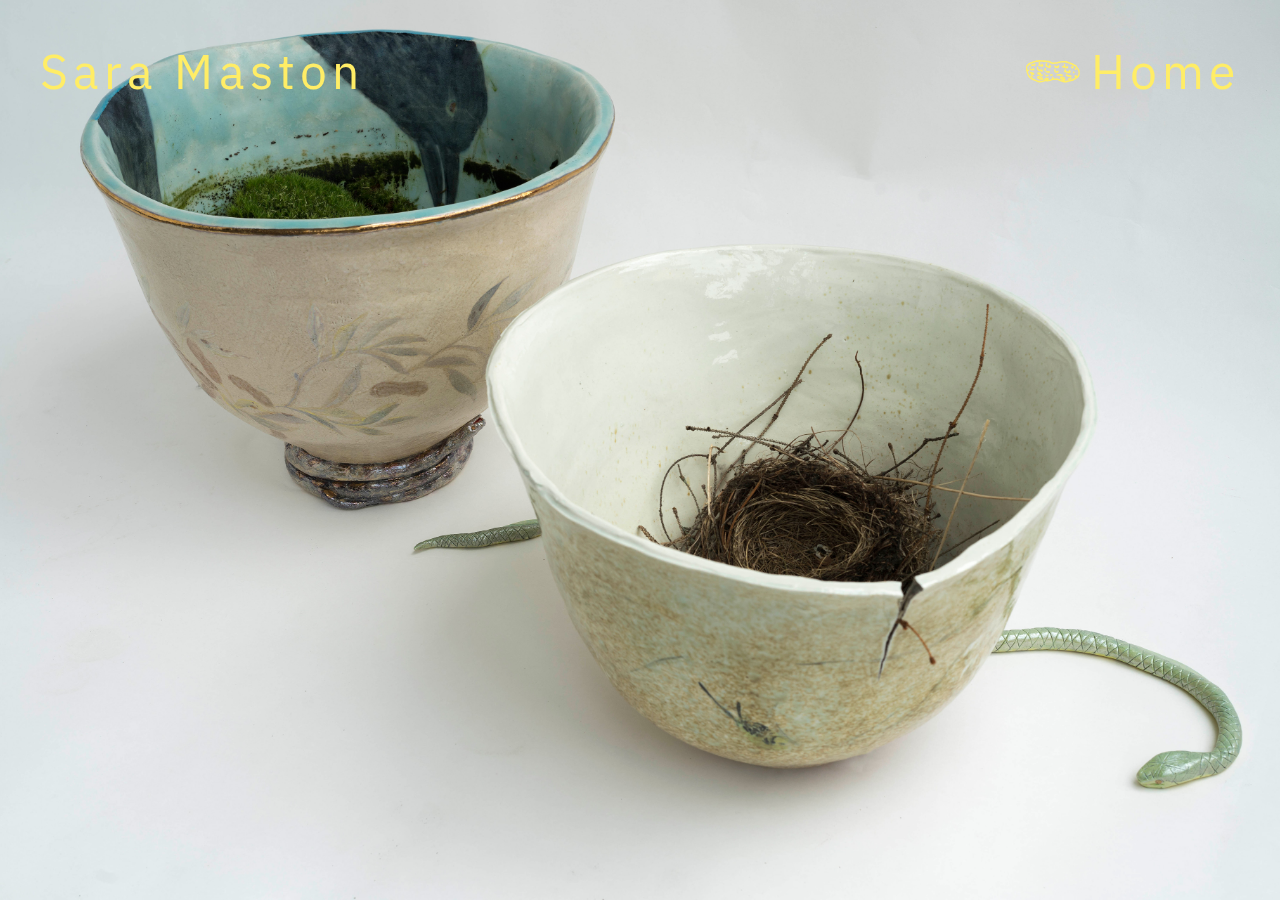
==== beta/index.html @ aad189af "beta" ====
<html>
    <head>
        <link href="https://fonts.googleapis.com/css?family=IBM+Plex+Sans:300i,400" rel="stylesheet">
        <link rel="stylesheet" type="text/css" href="css/style.css">
        <link rel="stylesheet" type="text/css" href="css/fullpage.css">
        <script src="https://ajax.googleapis.com/ajax/libs/jquery/3.3.1/jquery.min.js"></script>
        <script type="text/javascript" src="scripts/fullpage.scrollHorizontally.min.js"></script>
        <script type="text/javascript" src="scripts/fullpage.extensions.min.js"></script>
        <script type="text/javascript" src="scripts/script.js"></script>
    </head>
    <body>
        <div class="container home-page">
            <div id="header" class="header-text">
                <span class="header-title">Sara Maston</span>
                <div class="contact-title">
                    <span>contact</span>
                </div>
                <div class="contact-menu">
                    <p>Sara Kay Maston</p>
                    <p><a target="_blank" href="mailto:saramaston@gmail.com">saramaston@gmail.com</a><br>514.967.8831</p>
                    <p><a target="_blank" href="https://www.instagram.com/malafax/">instagram</a></p>
                </div>
            </div>
            <div id="navigation" class="flex flex-vertical header-text">
                <a href="#work">Work</a>
                <a href="#publications">Publications</a>
                <a href="#exhibitions">Exhibitions</a>
                <a href="#profile">Profile</a>
                <a class="active" href="#home">Home</a>
            </div>
            <div id="home" class="page grid active"></div>        
            <script type="text/javascript">
                var randomSelector = Math.floor((Math.random() * 3) + 1);
                document.getElementById("home").classList += ` background${randomSelector}`;
            </script>
            <div id="work" class="page grid">
                <div class="project-1 right-align">
                    <a href="#project1">
                        <img class="project-image portrait" alt="Eyes that see in the dark" src="css/images/projects/01/01_Project_Main.jpg">
                        <span class="project-overlay-title">Eyes that see in the dark</span>
                    </a>
                </div>
                <div class="project-2">
                    <a href="#project2">
                        <img class="project-image box" alt="Afterlife" src="css/images/projects/02/02_Project_Main.jpg">
                        <span class="project-overlay-title">Afterlife</span>
                    </a>
                </div>
                <div class="project-3">
                    <a href="#project3">
                        <img class="project-image portrait" alt="Mother" src="css/images/projects/03/03_Project_Main.jpg">
                        <span class="project-overlay-title">Mother</span>
                    </a>
                </div>
                <div class="project-4 right-align">
                    <a href="#project4">
                        <img class="project-image portrait" alt="Crow" src="css/images/projects/04/04_Project_Main.jpg">
                        <span class="project-overlay-title">Crow</span>
                    </a>
                </div>
                <div class="project-5 right-align">
                    <a href="#project5">
                        <img class="project-image box" alt="Private Life of Arthropod" src="css/images/projects/05/05_Project_MAIN.jpg">
                        <span class="project-overlay-title">Private Life of Arthropod</span>
                    </a>
                </div>
                <div class="project-6">
                    <a href="#project6">
                        <img class="project-image portrait" alt="Life Within Life" src="css/images/projects/06/06_Project_Main.jpg">
                        <span class="project-overlay-title">Life Within Life</span>
                    </a>
                </div>
                <div class="project-7">
                    <a href="#project7">
                        <img class="project-image small" alt="Lotus Vessel" src="css/images/projects/07/07_Project_Main.jpg">
                        <span class="project-overlay-title">Lotus Vessel</span>
                    </a>
                </div>
            </div>
            <div id="publications" class="page grid two-column-text-image">
                <div class="text-column">
                    <h3>Catalogues + Books</h3>
                    <h4>2018</h4>
                    <p><i>Mother,</i> LooseLeaf Magazine, Amanda Low, Volume 6</p>
                    <p><i>All-girl pop band XVK start tour in Cambridge,</i> Bill Doucet, Cambridge Times</p>
                    <p><i>Roundtable Yearbook,</i> Morris Fox, Dragon Academy Roundtable Residency</p>
                    <p><i>Fertile Window,</i> York University 2018 MFA cohort, Art Metropole</p>
                    <h4>2017</h4>
                    <p><i>Fresh Paint/New Construction,</i> Michael Patten, Art Mur</p>
                    <h4>2016</h4>
                    <p><i>Analogy of The Thing Upon Which you Currently Gaze,</i> Letticia Cosbert, YTB Gallery</p>
                    <h4>2013</h4>
                    <p><i>Combine,</i> Jennifer Rassi, overseen by Dr. Anna Waclawek, FOFA Gallery</p>
                </div>
                <div class="image-column">
                    <img src="/empty.png" height="600px" width="100%">
                </div>
            </div>
            <div id="exhibitions" class="page grid two-column-text-image">
                <div class="text-column">
                    <h3>Exhibitions</h3>
                    <h4>2018</h4>
                    <p><i>╰(*8:8:8*)╯♡ “Triple Happiness”,</i> Idea | Exchange, curated by Žana Kozomora, Cambridge</p>
                    <p><i>An Observable Collapse Towards Another,</i> Xpace Cultural Centre, curated by Rowan Lynch, Toronto</p>
                    <p><i>Long Winter,</i> Tranzac Club, curated by Dorica Manuel & Tiffany Schofield, Toronto</p>
                    <p><i>An Animal Among Animals,</i> Special Projects Gallery York University, Toronto</p>
                    <p><i>真实的人生 Life Of The True,</i> Martin Goya Business, curated by Cheng Ran, Hangzhou</p>
                    <p><i>Encountering of Picture Plans,</i> Allison Milne, curated by Michel Daignault, Toronto</p>
                    <h4>2017</h4>
                    <p><i>Fresh Paint/New Construction,</i> curated by Michael Patten, Art Mur, Montreal</p>
                    <p><i>Y+XVK,</i> curated by Tiffany Schofield, Y+ Contemporary, Toronto</p>
                    <p><i>XVK On Big,</i> curated by Audrey D'Astous, Jouez Participatory/Performance Art Projects, Toronto</p>
                    <p><i>༜༜༜cutecuteride8,</i> Special Projects Gallery, York University, Toronto</p>
                    <h4>2016</h4>
                    <p><i>Fresh Constructions,</i> curated by Marjan Verstappen and Humboldt Magnussen, Katzman Contemporary in collaboration with YTB Gallery, Toronto</p>
                    <h4>2015</h4>
                    <p><i>Screen,</i> curated by Daniel Paterson, Charlotte Hale Gallery, Toronto</p>
                    <h4>2014</h4>
                    <p><i>30 Under 30,</i> curated by Jane Corkin, Gardiner Museum, Toronto</p>
                    <p><i>Dialogue,</i> curated by Morris Fox, Dragon Academy, Toronto</p>
                    <h4>2013</h4>
                    <p><i>Combine,</i> curated by Jake Moore, Fofa Gallery, Montreal</p>
                    <p><i>Fine Arts Graduating Students Exhibition,</i> Curated by Tricia Middleton, VAV Gallery, Montreal</p>
                    <h4>2012</h4>
                    <p><i>High Rollers,</i> curated by Évlyne Laurin, Studio Beluga, Montreal, Quebec</p>
                    <h4>2011</h4>
                    <p><i>Am I Still in the Power of the Demon?,</i> curated by Courtenay Mayes and Emma Siemens-Adolphe, VAV Gallery, Montreal, Quebec</p>
                    <p><i>In Success We Find Failure/In Failure We Find Success,</i> curated by Sadaf Hakimian Nava and Julie Johnston, Redbird Gallery, Montreal, Quebec</p>
                    <p><i>Material Flux,</i> curated by Tracey Briscoe, Galerie Rye, Montreal</p>
                    <h4>2010</h4>
                    <p><i>Drawing the Line in Painting,</i> curated by Emma Warburton, Art Matters Festival, Montreal</p>
                    <p><i>The Box Project,</i> curated by Chloe Beaulac, ARPRIM, Montreal</p>
                </div>
                <div class="image-column">
                    <img src="/empty.png" height="600px" width="100%">
                </div>
            </div>
            <div id="profile" class="page grid two-column-text-image">
                <div class="text-column">
                    <h3>Artist Profile</h3>
                    <p>Nunc vestibulum suscipit magna, vitae porttitor turpis congue nec. Sed metus libero, blandit ac nulla vel, euismod dapibus risus. Nulla aliquam ut mauris eu vulputate. Vestibulum at posuere elit. Donec a facilisis turpis, sit amet vulputate leo. Aliquam erat volutpat. Phasellus interdum, neque quis consequat blandit, velit sem rhoncus lectus, quis maximus risus augue ac sapien. Pellentesque habitant morbi tristique senectus et netus et malesuada fames ac turpis egestas. Curabitur ac tortor aliquet dui vestibulum suscipit ut quis diam. Pellentesque rhoncus tempus convallis.</p>
                    <p>Cras vulputate eros non hendrerit fermentum. Donec viverra nunc vitae turpis tempus, ut dapibus leo luctus. Quisque nec quam tortor. Vestibulum ante ipsum primis in faucibus orci luctus et ultrices posuere cubilia Curae; Proin vitae diam erat. Donec venenatis aliquet felis, sit amet posuere tellus venenatis quis. Phasellus pellentesque ac massa id hendrerit.</p>
                    <h3>Education</h3>
                    <h4>2018</h4>
                    <p><i>Master of Fine Arts,</i> York University</p>
                    <h4>2013</h4>
                    <p><i>Honours Bachelor of Fine Arts,</i> Art History and Studio Art, Concordia University</p>
                    <h3>Awards</h3>
                    <h4>2018</h4>
                    <p><i>Purchase Prize,</i> Schulich School of Business, York University</p>
                    <p><i>Visiting Artist in Sculpture,</i> York University</p>
                    <p><i>Fieldwork Cost Fund,</i> York University</p>
                    <p><i>Professional Development Fund,</i> CUPE 3903, York University</p>
                    <h4>2017</h4>
                    <p><i>Joseph Armand Bombardier Canada Graduate Scholarship,</i> SSHRC</p>
                    <p><i>Graduate Development Fund,</i> York University</p>
                    <h4>2017</h4>
                    <p><i>Graduate Development Fund,</i> York University</p>
                    <h4>2016</h4>
                    <p><i>York Graduate Scholarship for Media and Visual Art,</i> York University</p>
                    <h4>2013</h4>
                    <p>Concordia University Department of Ceramics Residency</p>
                    <p>Concordia University Alumni Association Grant</p>
                    <h4>2012</h4>
                    <p>Fine Arts Student Alliance Special Project Individual Grant</p>
                    <p>Carolyn and Richard Renaud Educational Bursary</p>
                    <h4>2011</h4>
                    <p><i>Summer Company Award,</i> Government of Ontario</p>
                    <h4>2010</h4>
                    <p><i>Ceramics Award,</i> Concordia University Department of Ceramics</p>
                    <h4>2009</h4>
                    <p>Canada Millennium Scholarship Foundation Excellence Award</p>
                    <h3>Professional Experience</h3>
                    <h4>2018</h4>
                    <p>Course Instructor, <i>Painting: Constructing the Human Figure,</i> Department of Visual Art, York University</p>
                    <p>Retail Associate, Art Metropole, Toronto</p>
                    <h4>2017</h4>
                    <p>Course Instructor, <i>Creating Space in Contemporary Painting,</i> Department of Visual Art, York University</p>
                    <p>Co-President, Visual Arts Graduate Student Association, York University</p>
                    <h4>2015</h4>
                    <p>Costumer, Susan Dicks & Co., Toronto</p>
                    <h4>2014</h4>
                    <p>Set Designer, Studio Artefact, Montreal</p>
                    <h4>2013</h4>
                    <p>Art Instructor, Cote St. Luc Community Centre, Montreal</p>
                    <p>Art Instructor, Visual Art Centre, Montreal</p>
                    <p>Printmaker, C60 Screenprinting, Montreal</p>
                    <p>Administrative Coordinator, Art Matters Festival, Montreal</p>
                    <h4>2011</h4>
                    <p>Mural Facilitator, Graffiti Transformation Project, Harbourfront Community Centre, Toronto</p>
                    <h4>2008</h4>
                    <p>Studio Monitor, Department of Print Media, Concordia University, Montreal</p>
                </div>
                <div class="image-column">
                    <img src="css/images/profile.jpg" height="600px" width="auto">
                </div>
            </div>
            <div id="contact" class="overlay-page">
            </div>   
            <div id="project-1" class="project-page project-1 page grid">
                <div class="section">
                    <div class="slide project-item">
                        <img class="item-image" alt="Eyes that see in the dark" src="css/images/projects/01/01_Eyes-that-see-in-the-dark.jpg">
                        <span class="item-description"><i>Eyes that see in the dark,</i> Oil on canvas, porcelain, 82" x 60", 2018</span>
                        <span class="project-item-counter">1/4</span>
                    </div>
                    <div class="slide project-item">
                        <img class="item-image" alt="Horse Swimming" src="css/images/projects/01/02_Horse-Swimming.jpg">
                        <span class="item-description"><i>Horse Swimming,</i> Acrylic on polyester mesh, 145" x 145", 2018</span>
                        <span class="project-item-counter">2/4</span>
                    </div>
                    <div class="slide project-item">
                        <img class="item-image" alt="Animals in Grass" src="css/images/projects/01/03_Animals-in-Grass.jpg">
                        <span class="item-description"><i>Animals in Grass,</i> Oil on canvases, 36" x 48", 2018</span>
                        <span class="project-item-counter">3/4</span>
                    </div>
                    <div class="slide project-item">
                        <img class="item-image" alt="Installation view (Garden and Horse Swimming)" src="css/images/projects/01/04_installation-view-(garden-and-horse-swiming).jpg">
                        <span class="item-description"><i>Installation view (Garden and Horse Swimming),</i> Acrylic on polyester mesh, variable dimensions, 2018</span>
                        <span class="project-item-counter">4/4</span>
                        <span class="exit-project-arrow"></span>
                    </div>
                </div>
            </div>            
            <div id="project-2" class="project-page project-2 page grid">
                <div class="section">
                    <div class="slide project-item">
                        <img class="item-image" alt="Afterlife" src="css/images/projects/02/05_afterlife.jpg">
                        <span class="item-description"><i>Afterlife,</i> Oil on paper, 22" x 30", 2013</span>
                        <span class="project-item-counter">1/2</span>
                    </div>
                    <div class="slide project-item">
                        <img class="item-image" alt="Eighteen Budgies Feasting on Millet" src="css/images/projects/02/06_Eighteen-Budgies-Feasting-on-Millet.jpg">
                        <span class="item-description"><i>Eighteen Budgies Feasting on Millet,</i> Oil on wood, 24" x 24", 2014</span>
                        <span class="project-item-counter">2/2</span>
                        <span class="exit-project-arrow"></span>
                    </div>
                </div>
            </div>         
            <div id="project-3" class="project-page project-3 page grid">
                <div class="section">
                    <div class="slide project-item">
                        <img class="item-image" alt="Mother" src="css/images/projects/03/07_Mother.jpg">
                        <span class="item-description"><i>Mother,</i> Oil on wood, bean bun, hummingbird, stoneware, 49" x 49", 2017 - 2018</span>
                        <span class="project-item-counter">1/3</span>
                    </div>
                    <div class="slide project-item">
                        <img class="item-image" alt="Installation view (facing Mother shrine)" src="css/images/projects/03/08_Installation-view-(facing-Mother-shrine).jpg">
                        <span class="item-description"><i>Installation view (facing Mother shrine),</i> Acrylic on polyester mesh, variable dimensions, 2018</span>
                        <span class="project-item-counter">2/3</span>
                    </div>
                    <div class="slide project-item">
                        <img class="item-image" alt="Mother's Day" src="css/images/projects/03/09_Mothers-Day.jpg">
                        <span class="item-description"><i>Mother's Day,</i> Oil on wood, 28" X 30", 2015</span>
                        <span class="project-item-counter">3/3</span>
                        <span class="exit-project-arrow"></span>
                    </div>
                </div>
            </div>         
            <div id="project-4" class="project-page project-4 page grid">
                <div class="section">
                    <div class="slide project-item">
                        <img class="item-image" alt="Crow" src="css/images/projects/04/10_crow.jpg">
                        <span class="item-description"><i>Crow,</i> Oil on linen, oil on linen, 48" x 71", 2017</span>
                        <span class="project-item-counter">1/3</span>
                    </div>
                    <div class="slide project-item">
                        <img class="item-image" alt="Gold Mine" src="css/images/projects/04/11_Gold-Mine.jpg">
                        <span class="item-description"><i>Gold Mine,</i> Oil on canvas, 60" x 48", 2017</span>
                        <span class="project-item-counter">2/3</span>
                    </div>
                    <div class="slide project-item">
                        <img class="item-image" alt="Leaves at Night" src="css/images/projects/04/12_leaves-at-night.jpg">
                        <span class="item-description"><i>Leaves at Night,</i> Oil on canvas, 29" x 40", 2013-2014</span>
                        <span class="project-item-counter">3/3</span>
                        <span class="exit-project-arrow"></span>
                    </div>
                </div>
            </div>         
            <div id="project-5" class="project-page project-5 page grid">
                <div class="section">
                    <div class="slide project-item">
                        <img class="item-image" alt="Private Life of Arthropod" src="css/images/projects/05/13_Private-Life-of-Arthropod.jpg">
                        <span class="item-description"><i>Private Life of Arthropod,</i> Oil on canvas, 54" x 54", 2017</span>
                        <span class="project-item-counter">1/3</span>
                    </div>
                    <div class="slide project-item">
                        <img class="item-image" alt="Garden" src="css/images/projects/05/14_garden.jpg">
                        <span class="item-description"><i>Garden,</i> Acrylic on polyester mesh, 145" x 145", 2018</span>
                        <span class="project-item-counter">2/3</span>
                    </div>
                    <div class="slide project-item">
                        <img class="item-image" alt="Birds (Shanghai)" src="css/images/projects/05/15_Birds-(Shanghai).jpg">
                        <span class="item-description"><i>Birds (Shanghai),</i> Oil on wood, 56" x 48", 2014</span>
                        <span class="project-item-counter">3/3</span>
                        <span class="exit-project-arrow"></span>
                    </div>
                </div>
            </div>         
            <div id="project-6" class="project-page project-6 page grid">
                <div class="section">
                    <div class="slide project-item">
                        <img class="item-image" alt="Life Within Life" src="css/images/projects/06/16_Life-Within-Life.jpg">
                        <span class="item-description"><i>Life Within Life,</i> Oil on canvas, 12" X 72", 2018</span>
                        <span class="project-item-counter">1/3</span>
                    </div>
                    <div class="slide project-item">
                        <img class="item-image" alt="Swan Dreaming" src="css/images/projects/06/17_Swan-Dreaming.jpg">
                        <span class="item-description"><i>Swan Dreaming,</i> Oil on canvas, 30" x 36", 2018</span>
                        <span class="project-item-counter">2/3</span>
                    </div>
                    <div class="slide project-item">
                        <img class="item-image" alt="Snake Dreaming" src="css/images/projects/06/18_snake-dreaming.jpg">
                        <span class="item-description"><i>Snake Dreaming,</i> Oil on wood, 24" x 30", 2014</span>
                        <span class="project-item-counter">3/3</span>
                        <span class="exit-project-arrow"></span>
                    </div>
                </div>
            </div>         
            <div id="project-7" class="project-page project-7 page grid">
                <div class="section">
                    <div class="slide project-item">
                        <img class="item-image" alt="Lotus Vessel" src="css/images/projects/07/19_lotus-vessel-(main-web-image).jpg">
                        <span class="item-description"><i>Lotus Vessel,</i> Stoneware, lotus seeds, porcelain clay, water, pump, plywood, 24" x 30", 2018</span>
                        <span class="project-item-counter">1/3</span>
                    </div>
                    <div class="slide project-item">
                        <img class="item-image" alt="Shrine Vessel & Lotus Vessel" src="css/images/projects/07/20_Shrine-Vessel-_-Lotus-Vessel.jpg">
                        <span class="item-description"><i>Shrine Vessel & Lotus Vessel,</i> Porcelain, stoneware, lotus seeds, water, pump, plywood, each 24" x 30", 2018</span>
                        <span class="project-item-counter">2/3</span>
                    </div>
                    <div class="slide project-item">
                        <img class="item-image" alt="Food For Ghosts" src="css/images/projects/07/21_Food-For-Ghosts.jpg">
                        <span class="item-description"><i>Food For Ghosts,</i> Porcelain, 2" x 5" x 2.5", 2013</span>
                        <span class="project-item-counter">3/3</span>
                        <span class="exit-project-arrow"></span>
                    </div>
                </div>
            </div>
        </div>        
    </body>
</html>
---- beta/css/style.css ----
body {
    margin: 0;
    font-family: 'IBM Plex Sans', sans-serif;
}
.container {
    width: 100%;
    max-height: 100%;
}
.page.active {
    display: grid;
}
.home-page .header-text * {
    color: #ffed66;
    text-decoration: none;
}
.header-text * {
    color: #4f4f4f;
    text-decoration: none;
}
.flex {
    display: flex;
}
.flex-vertical {
    flex-direction: column;
}
.grid {
    display: grid;
}
.page, .overlay-page {
    display: none;
}
.page.grid.active {
    display: grid;
}
.page.flex.active {
    display: flex;
}

/********* HEADER / NAV *********/
h3 {
    color: #fc4562;
    letter-spacing: 2px;
}
h4 {
    color: #4f4f4f;
}
#header {
    min-width: 412px;
}
#header:hover .header-title {
    display: none;
}
#header:hover .contact-title {
    display: flex;
}

.header-text {
    font-size: 48px;
    color: #4f4f4f;
    letter-spacing: 5.1px;    
}

#header {
    position: fixed;
    top: 40px;
    left: 40px;
    z-index: 1000;
}
#header > .contact-title {
    display: none;
}
.contact-title::after {
    content: '+';
    margin-left: 40px;
    font-size: 42px;
    line-height: 64px;
}
.container.contact-page .contact-title::after {
    content: 'x';
}
.container.contact-page .header-title {
    display: none;
}
.container.contact-page .contact-title {
    display: flex !important;
}

#navigation {
    position: fixed;
    top: 40px;
    right: 40px;
    z-index: 1000;
    display: flex;
    align-items: flex-end;
}
#navigation a.active {
    display: block;
    order: 1 !important;
}

#navigation a {
    display: none;
    position: relative;
}
#navigation a:nth-child(1) {
    order: 2;
}
#navigation a:nth-child(2) {
    order: 3;
}
#navigation a:nth-child(3) {
    order: 4;
}
#navigation a:nth-child(4) {
    order: 5;
}
#navigation a:nth-child(5) {
    order: 6;
}
div#navigation:hover a {
    display: block;
}

/********* HOME *********/

div#home {
    width: 100%;
    height: 100%;
    background-position: center;
    background-size: cover;
}

#home.background1 { 
    background-image: url("images/home-1.jpg");
}

#home.background2 { 
    background-image: url("images/home-2.jpg");
}

#home.background3 { 
    background-image: url("images/home-3.jpg");
}

/********* WORK *********/
#work.grid {
    grid-template-columns: repeat(8, calc(12.5% - 35px));
    grid-template-rows: 120px repeat(4, auto);
    grid-gap: 40px;
    margin: 0 auto;
    /* margin-top: 160px; */
    max-width: 1400px;
}
#work>div {
    width: 100%;
    height: auto;
    position: relative;
    cursor: pointer;
}
#work .project-1 {
    grid-row: 1;
    grid-column: 1 / span 4;
    grid-row: 2 / span 2;
    text-align: end;
}
#work .project-2 {
    grid-row: 2;
    grid-column: 5 / span 4;
}
#work .project-3 {
    grid-row: 3 / span 2;
    grid-column: 5 / span 4;
}
#work .project-4 {
    grid-row: 4;
    grid-column: 1 / span 4;
    /* text-align: end; */
    justify-items: flex-end;
}
#work .project-5 {
    grid-row: 5 / span 2;
    grid-column: 1 / span 4;
    text-align: end;
}
#work .project-6 {
    grid-row: 5;
    grid-column: 5 / span 4;
}
#work .project-7 {
    grid-row: 6;
    grid-column: 5 / span 4;
}
img.project-image {
    width: 100%;
    height: auto;
    position: relative;
}
.project-overlay-title {
    height: 100%;
    align-content: center;
}
.project-6 .project-overlay-title {
    line-height: 30px;
}
span.project-overlay-title {
    position: absolute;
    /* top: calc(50% - 24px); */
    /* left: 0; */
    text-align: center;
    width: 100%;
    font-size: 48px;
    color: #ffed66;
    display: none;
    top: 0;
    right: 0;
    border: 0;
    left: 0;
    vertical-align: middle;
}
#work>div:hover .project-overlay-title {
    display: grid;
}
#work>div:hover img {
    opacity: 0.5;
}

img.project-image.portrait,
img.project-image.portrait+.project-overlay-title {
    max-width: 580px;
}

img.project-image.box, 
img.project-image.box+.project-overlay-title {
    max-width: 430px;
}

img.project-image.landscape,
img.project-image.landscape+.project-overlay-title {
    max-width: 680px;
}

img.project-image.small,
img.project-image.small+.project-overlay-title {
    max-width: 250px;
}

.right-align a {
    position: relative;
    display: block;
    display: flex;
    align-items: flex-end;
    align-content: flex-end;
    justify-content: flex-end;
    justify-items: flex-end;
    align-self: flex-end;
}

.right-align .project-overlay-title {
    position: absolute;
    left: auto;
}

#work .project-3 .project-overlay-title {
    top: -10%;
}

/********* PROJECTS *********/

.project-page {
    //grid-template-columns: repeat(2, 50%);
    grid-template-rows: 80px auto 80px;
}
.project-item-counter {
    position: absolute;
    bottom: 50px;
    right: 50px;
    font-size: 18px;
    letter-spacing: 2.6px;
}
.project-close-button {
    position: absolute;
    top: 50px;
    right: 50px;
    z-index: 1001;
    font-size: 24px;
    cursor: pointer;
}

.slide.project-item>div {
    margin: 0 auto;
    display: grid;
    grid-template-rows: 102px auto 80px;
    position: relative;
}
.slide.project-item>div>* {
    color: #4f4f4f;
}

.item-title {
    grid-row: 1;
    align-self: end;
    font-size: 48px;
    letter-spacing: 3.8px;
    font-style: italic;
    font-weight: 100;
    margin-left: 40px;
}

.item-image {
    grid-row: 2;
    max-height: calc(100% - 40px);
    max-width: 100%;
    align-self: center;
    justify-self: center;
}

.item-description {
    grid-row: 3;
    justify-self: center;
    font-size: 18px;
    line-height: 25.3px;
    letter-spacing: 1.4px;
}

.section-wrapper {
    max-width: 1400px;
    margin: 0 auto;
    position: relative;
    overflow: hidden;
}

.project-page-controls {
    display: none;
    max-width: 1400px;
    height: 100%;
    z-index: 1000000;
    position: relative;
    margin: 0 auto;
}

.container.project-page .project-page-controls {
    display: grid;
}
.fp-controlArrow {
    background: url('images/arrow.svg');
    background-size: contain;
    background-repeat: no-repeat;
    width: 90px !important;
    height: 90px !important;
    border: none !important;
}
.fp-next {
    -webkit-transform: rotate(180deg) !important;
    transform: rotate(180deg) !important;
}

span.exit-project-arrow {
    content: '';
    position: absolute;
    top: calc(50% - 38px);
    right: 0;
    height: 90px;
    width: 90px;
    background: url('images/arrow.svg');
    background-size: contain;
    -webkit-transform: rotate(180deg);
    transform: rotate(180deg);
    cursor: pointer;
}

/********* CONTACT *********/

#contact-page {
    position: fixed;
    top: 0;
    left: 0;
    width: 100%;
    height: 100%;
    opacity: 0.7;
    background: #fff;
    z-index: 100;
}
.container.contact-page .header-text * {
    color: #fc4562;
}
div#contact-page.active {
    display: grid !important;
}
.container.contact-page #navigation {
    display: none;
}
.container.contact-page .page.active {
    pointer-events:none;
}
.contact-menu {
    top: 84px;
    position: absolute;
    display: none;
}
.container.contact-page .contact-menu {
    display: grid;
    font-size: 24px;
    margin-top: 92px
}

.contact-title {
    cursor: pointer;
}
@media (max-width: 1280px) {
.two-column-text-image {
    margin: 160px 40px;
}

.text-column {
    margin-bottom: 40px;
}
}

@media (min-width: 1280px) {
.two-column-text-image {
    grid-template-columns: 50% 50%;
    width: 100%;
    margin: 160px 0px;
}

.text-column {
    margin-left: 120px;
    margin-right: 195px;
}

.image-column {
    margin-right: 120px;    
    text-align: center;
}
}

#navigation>a.active::before {
    content: '';
    width: 100px;
    height: 58px;
    left: -68px;
    position: absolute;
    background: url('images/closed-menu-peanut.svg');
    background-size: contain;
    background-repeat: no-repeat;
}
.home-page #navigation>a.active::before {
    background: url('images/closed-menu-peanut-yellow.svg');
    background-size: contain;
    background-repeat: no-repeat;
    width: 56px;
    margin-top: 18px;
    margin-left: 2px;
    position: absolute;
}
.home-page #navigation:hover>a.active::before {
    background: url('images/open-menu-peanut-yellow.svg');
    background-size: contain;
    background-repeat: no-repeat;
    width: 52px;
    margin-top: 4px;
    margin-left: 6px;
    position: absolute;
}
#navigation:hover>a.active::before {
    background: url('images/open-menu-peanut.svg');
    background-size: contain;
    background-repeat: no-repeat;
}
p {
    margin: 0;
    line-height: 1.8em;
    color: #4f4f4f;
}

i {
    font-weight: bold;
}
---- beta/css/fullpage.css ----
/*!
 * fullPage 3.0.2
 * https://github.com/alvarotrigo/fullPage.js
 *
 * @license GPLv3 for open source use only
 * or Fullpage Commercial License for commercial use
 * http://alvarotrigo.com/fullPage/pricing/
 *
 * Copyright (C) 2018 http://alvarotrigo.com/fullPage - A project by Alvaro Trigo
 */
html.fp-enabled,
.fp-enabled body {
    margin: 0;
    padding: 0;
    overflow:hidden;

    /*Avoid flicker on slides transitions for mobile phones #336 */
    -webkit-tap-highlight-color: rgba(0,0,0,0);
}
.fp-section {
    position: relative;
    -webkit-box-sizing: border-box; /* Safari<=5 Android<=3 */
    -moz-box-sizing: border-box; /* <=28 */
    box-sizing: border-box;
}
.fp-slide {
    float: left;
}
.fp-slide, .fp-slidesContainer {
    height: 100%;
    display: block;
}
.fp-slides {
    z-index:1;
    height: 100%;
    overflow: hidden;
    position: relative;
    -webkit-transition: all 0.3s ease-out; /* Safari<=6 Android<=4.3 */
    transition: all 0.3s ease-out;
}
.fp-section.fp-table, .fp-slide.fp-table {
    display: table;
    table-layout:fixed;
    width: 100%;
}
.fp-tableCell {
    display: table-cell;
    vertical-align: middle;
    width: 100%;
    height: 100%;
}
.fp-slidesContainer {
    float: left;
    position: relative;
}
.fp-controlArrow {
    -webkit-user-select: none; /* webkit (safari, chrome) browsers */
    -moz-user-select: none; /* mozilla browsers */
    -khtml-user-select: none; /* webkit (konqueror) browsers */
    -ms-user-select: none; /* IE10+ */
    position: absolute;
    z-index: 4;
    top: 50%;
    cursor: pointer;
    width: 0;
    height: 0;
    border-style: solid;
    margin-top: -38px;
    -webkit-transform: translate3d(0,0,0);
    -ms-transform: translate3d(0,0,0);
    transform: translate3d(0,0,0);
}
.fp-controlArrow.fp-prev {
    left: 15px;
    width: 0;
    border-width: 38.5px 34px 38.5px 0;
    border-color: transparent #000 transparent transparent;
}
.fp-controlArrow.fp-next {
    right: 15px;
    border-width: 38.5px 0 38.5px 34px;
    border-color: transparent transparent transparent #000;
    color: black;
}
.fp-scrollable {
    overflow: hidden;
    position: relative;
}
.fp-scroller{
    overflow: hidden;
}
.iScrollIndicator{
    border: 0 !important;
}
.fp-notransition {
    -webkit-transition: none !important;
    transition: none !important;
}
#fp-nav {
    position: fixed;
    z-index: 100;
    margin-top: -32px;
    top: 50%;
    opacity: 1;
    -webkit-transform: translate3d(0,0,0);
}
#fp-nav.fp-right {
    right: 17px;
}
#fp-nav.fp-left {
    left: 17px;
}
.fp-slidesNav{
    position: absolute;
    z-index: 4;
    opacity: 1;
    -webkit-transform: translate3d(0,0,0);
    -ms-transform: translate3d(0,0,0);
    transform: translate3d(0,0,0);
    left: 0 !important;
    right: 0;
    margin: 0 auto !important;
}
.fp-slidesNav.fp-bottom {
    bottom: 17px;
}
.fp-slidesNav.fp-top {
    top: 17px;
}
#fp-nav ul,
.fp-slidesNav ul {
  margin: 0;
  padding: 0;
}
#fp-nav ul li,
.fp-slidesNav ul li {
    display: block;
    width: 14px;
    height: 13px;
    margin: 7px;
    position:relative;
}
.fp-slidesNav ul li {
    display: inline-block;
}
#fp-nav ul li a,
.fp-slidesNav ul li a {
    display: block;
    position: relative;
    z-index: 1;
    width: 100%;
    height: 100%;
    cursor: pointer;
    text-decoration: none;
}
#fp-nav ul li a.active span,
.fp-slidesNav ul li a.active span,
#fp-nav ul li:hover a.active span,
.fp-slidesNav ul li:hover a.active span{
    height: 12px;
    width: 12px;
    margin: -6px 0 0 -6px;
    border-radius: 100%;
 }
#fp-nav ul li a span,
.fp-slidesNav ul li a span {
    border-radius: 50%;
    position: absolute;
    z-index: 1;
    height: 4px;
    width: 4px;
    border: 0;
    background: #333;
    left: 50%;
    top: 50%;
    margin: -2px 0 0 -2px;
    -webkit-transition: all 0.1s ease-in-out;
    -moz-transition: all 0.1s ease-in-out;
    -o-transition: all 0.1s ease-in-out;
    transition: all 0.1s ease-in-out;
}
#fp-nav ul li:hover a span,
.fp-slidesNav ul li:hover a span{
    width: 10px;
    height: 10px;
    margin: -5px 0px 0px -5px;
}
#fp-nav ul li .fp-tooltip {
    position: absolute;
    top: -2px;
    color: #fff;
    font-size: 14px;
    font-family: arial, helvetica, sans-serif;
    white-space: nowrap;
    max-width: 220px;
    overflow: hidden;
    display: block;
    opacity: 0;
    width: 0;
    cursor: pointer;
}
#fp-nav ul li:hover .fp-tooltip,
#fp-nav.fp-show-active a.active + .fp-tooltip {
    -webkit-transition: opacity 0.2s ease-in;
    transition: opacity 0.2s ease-in;
    width: auto;
    opacity: 1;
}
#fp-nav ul li .fp-tooltip.fp-right {
    right: 20px;
}
#fp-nav ul li .fp-tooltip.fp-left {
    left: 20px;
}
.fp-auto-height.fp-section,
.fp-auto-height .fp-slide,
.fp-auto-height .fp-tableCell{
    height: auto !important;
}

.fp-responsive .fp-auto-height-responsive.fp-section,
.fp-responsive .fp-auto-height-responsive .fp-slide,
.fp-responsive .fp-auto-height-responsive .fp-tableCell {
    height: auto !important;
}
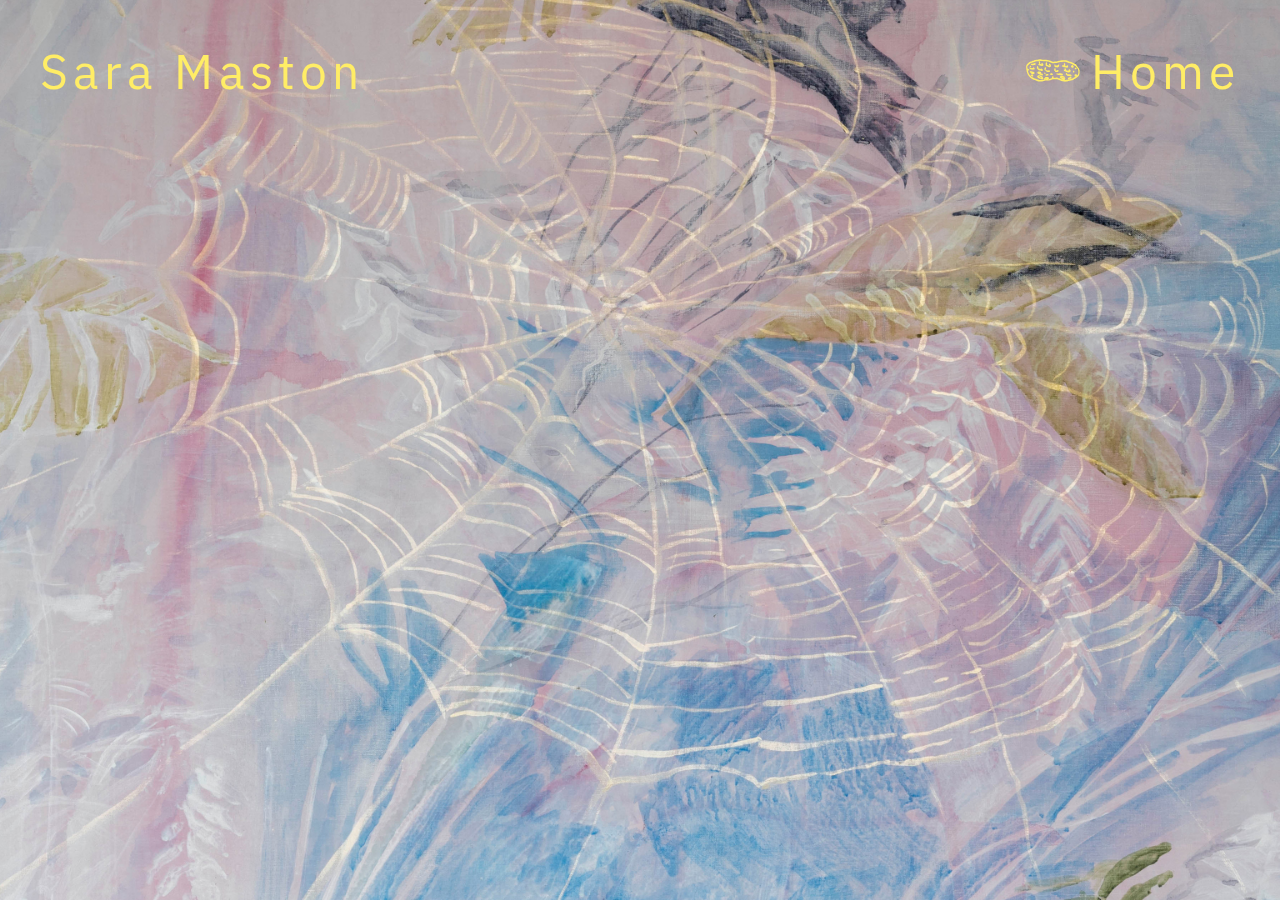
==== commit a3fd6ca2: "beta update" ====
--- a/beta/index.html
+++ b/beta/index.html
@@ -7,6 +7,7 @@
         <script type="text/javascript" src="scripts/fullpage.scrollHorizontally.min.js"></script>
         <script type="text/javascript" src="scripts/fullpage.extensions.min.js"></script>
         <script type="text/javascript" src="scripts/script.js"></script>
+        <meta content="width=device-width, initial-scale=1" name="viewport" />
     </head>
     <body>
         <div class="container home-page">
@@ -26,8 +27,17 @@
                 <a href="#publications">Publications</a>
                 <a href="#exhibitions">Exhibitions</a>
                 <a href="#profile">Profile</a>
+                <a href="#contact" id="mobile-contact-link">Contact</a>
                 <a class="active" href="#home">Home</a>
             </div>
+            <div id="mobile-menu" class="flex flex-vertical header-text">
+                <span class="mobile-menu-title">Sara Maston</span><a href="#work" class="active">Work</a>
+                <a href="#publications" class="">Publications</a>
+                <a href="#exhibitions" class="">Exhibitions</a>
+                <a href="#profile" class="">Profile</a>
+                <a href="#contact" id="mobile-contact-link" class="">Contact</a>
+                <a class="" href="#home">Home</a>
+            <span><b>Contact</b></span><span>Sara Kay Maston</span><a target="_blank" href="mailto:saramaston@gmail.com">saramaston@gmail.com</a><span>514.967.8831</span><a target="_blank" href="https://www.instagram.com/malafax/">instagram</a></div>         
             <div id="home" class="page grid active"></div>        
             <script type="text/javascript">
                 var randomSelector = Math.floor((Math.random() * 3) + 1);
@@ -136,10 +146,12 @@
                 </div>
             </div>
             <div id="profile" class="page grid two-column-text-image">
-                <div class="text-column">
+                <div class="profile-description">                
                     <h3>Artist Profile</h3>
                     <p>Nunc vestibulum suscipit magna, vitae porttitor turpis congue nec. Sed metus libero, blandit ac nulla vel, euismod dapibus risus. Nulla aliquam ut mauris eu vulputate. Vestibulum at posuere elit. Donec a facilisis turpis, sit amet vulputate leo. Aliquam erat volutpat. Phasellus interdum, neque quis consequat blandit, velit sem rhoncus lectus, quis maximus risus augue ac sapien. Pellentesque habitant morbi tristique senectus et netus et malesuada fames ac turpis egestas. Curabitur ac tortor aliquet dui vestibulum suscipit ut quis diam. Pellentesque rhoncus tempus convallis.</p>
                     <p>Cras vulputate eros non hendrerit fermentum. Donec viverra nunc vitae turpis tempus, ut dapibus leo luctus. Quisque nec quam tortor. Vestibulum ante ipsum primis in faucibus orci luctus et ultrices posuere cubilia Curae; Proin vitae diam erat. Donec venenatis aliquet felis, sit amet posuere tellus venenatis quis. Phasellus pellentesque ac massa id hendrerit.</p>
+                </div>
+                <div class="text-column profile-timeline">
                     <h3>Education</h3>
                     <h4>2018</h4>
                     <p><i>Master of Fine Arts,</i> York University</p>
@@ -191,7 +203,7 @@
                     <h4>2008</h4>
                     <p>Studio Monitor, Department of Print Media, Concordia University, Montreal</p>
                 </div>
-                <div class="image-column">
+                <div class="image-column profile-image">
                     <img src="css/images/profile.jpg" height="600px" width="auto">
                 </div>
             </div>
--- a/beta/css/style.css
+++ b/beta/css/style.css
@@ -114,10 +114,10 @@
 #navigation a:nth-child(4) {
     order: 5;
 }
-#navigation a:nth-child(5) {
+#navigation a:nth-child(6) {
     order: 6;
 }
-div#navigation:hover a {
+div#navigation:not(.nohover):hover a {
     display: block;
 }
 
@@ -223,7 +223,7 @@
 #work>div:hover img {
     opacity: 0.5;
 }
-
+@media (min-width: 800px) {
 img.project-image.portrait,
 img.project-image.portrait+.project-overlay-title {
     max-width: 580px;
@@ -242,6 +242,7 @@
 img.project-image.small,
 img.project-image.small+.project-overlay-title {
     max-width: 250px;
+}
 }
 
 .right-align a {
@@ -406,44 +407,10 @@
 .contact-title {
     cursor: pointer;
 }
-@media (max-width: 1280px) {
-.two-column-text-image {
-    margin: 160px 40px;
-}
-
-.text-column {
-    margin-bottom: 40px;
-}
-}
-
-@media (min-width: 1280px) {
-.two-column-text-image {
-    grid-template-columns: 50% 50%;
-    width: 100%;
-    margin: 160px 0px;
-}
-
-.text-column {
-    margin-left: 120px;
-    margin-right: 195px;
-}
-
-.image-column {
-    margin-right: 120px;    
-    text-align: center;
-}
-}
-
-#navigation>a.active::before {
-    content: '';
-    width: 100px;
-    height: 58px;
-    left: -68px;
-    position: absolute;
-    background: url('images/closed-menu-peanut.svg');
-    background-size: contain;
-    background-repeat: no-repeat;
-}
+#mobile-contact-link {
+    display: none !important;
+}
+
 .home-page #navigation>a.active::before {
     background: url('images/closed-menu-peanut-yellow.svg');
     background-size: contain;
@@ -451,6 +418,7 @@
     width: 56px;
     margin-top: 18px;
     margin-left: 2px;
+    margin-left: 2px;
     position: absolute;
 }
 .home-page #navigation:hover>a.active::before {
@@ -462,10 +430,155 @@
     margin-left: 6px;
     position: absolute;
 }
+@media (min-width: 800px) {    
+    #navigation>a.active::before {
+        content: '';
+        width: 100px;
+        height: 58px;
+        left: -68px;
+        position: absolute;
+        background: url('images/closed-menu-peanut.svg');
+        background-size: contain;
+        background-repeat: no-repeat;
+    }
+}
+@media (max-width: 800px) {
+    h1, h2, h3, h4, h5, p {
+        font-size: 1.5em;
+    }
+    #header,#navigation {
+        font-size: 1.5em;
+        display: none;
+    }    
+    #mobile-contact-link {
+        display: block;
+    }
+    #navigation>a.active::before {
+        content: '';
+        width: 53px;
+        height: 40px;
+        top: -3px;
+        left: -45px;
+        position: absolute;
+        background: url('images/closed-menu-peanut.svg');
+        background-size: contain;
+        background-repeat: no-repeat;
+    }
+    .home-page #navigation:hover>a.active::before {
+        width: 33px !important;
+    }
+    #work.grid.active {
+        display: flex;
+        flex-direction:column;
+        justify-items:center;
+    }
+    #work.grid>.project-1 { 
+        margin-top:160px;
+    }
+    #work.grid img {        
+        margin: 0 auto;
+    }
+    #work.grid>* {
+        grid-column: 1;
+        text-align:center;
+    }
+
+    .item-description {
+        font-size: 1.5em !important;
+        text-align: center;
+    }
+    .project-item-counter {
+        bottom: 10px;
+        right: 10px;
+    }
+}
+@media (max-width: 1280px) {
+.two-column-text-image {
+    margin: 0px 40px;
+}
+
+
+.text-column {
+    margin-bottom: 40px;
+    margin-top: 160px;
+}
+
+#profile.grid, #publications-grid, .two-column-text-image {
+    grid-template-columns: 100%;
+    grid-template-rows: auto;
+    grid-row-gap: 40px;
+}
+.profile-description, .text-column {
+    grid-row: 1;
+    margin-top: 160px;
+}
+.profile-timeline {
+    grid-row: 3;
+    margin-top: 0px;
+}
+.profile-image, .image-column {
+    grid-row: 2;
+    justify-self: center;
+}
+}
+
+@media (min-width: 1280px) {
+
+.two-column-text-image {
+    grid-template-columns: 50% 50%;
+    width: 100%;
+    padding-top: 160px;
+}
+
+#profile.grid, .two-column-text-image {
+    grid-template-columns: 120px calc(50% - 315px) 195px 50%;
+    grid-template-rows: auto;
+    grid-row-gap: 40px;
+}
+.profile-description, .text-column {
+    grid-row: 1;
+    grid-column: 2;
+}
+.profile-timeline {
+    grid-row: 2;
+    grid-column: 2;
+    margin-top: 0px;
+}
+.profile-image, .image-column {
+    grid-row: 1 / span 2;
+    grid-column: 4;
+    justify-self: center;
+}
+}
+
+.home-page #navigation>a.active::before {
+    background: url('images/closed-menu-peanut-yellow.svg');
+    background-size: contain;
+    background-repeat: no-repeat;
+}
+.home-page #navigation:hover>a.active::before {
+    background: url('images/open-menu-peanut-yellow.svg');
+    background-size: contain;
+    background-repeat: no-repeat;
+}
 #navigation:hover>a.active::before {
     background: url('images/open-menu-peanut.svg');
     background-size: contain;
     background-repeat: no-repeat;
+    position: absolute;
+    width: 52px;
+    margin-top: 4px;
+    margin-left: 6px;
+}
+#navigation>a.active::before {
+    background: url('images/closed-menu-peanut.svg');
+    background-size: contain;
+    background-repeat: no-repeat;
+    position: absolute;
+    width: 37px;
+    margin-top: 18px;
+    margin-left: 2px;
+    margin-left: 2px;
 }
 p {
     margin: 0;
@@ -475,4 +588,68 @@
 
 i {
     font-weight: bold;
+}
+div#mobile-menu {
+    display: none;
+}
+@media (max-width: 800px) {
+    div#mobile-menu {
+    display: flex;
+    position: fixed;
+    width: 100%;
+    z-index: 1000;
+    font-size: 2em;
+    text-align: center;
+    }
+}
+
+div#mobile-menu>* {
+    display: none;
+}
+
+div#mobile-menu .mobile-menu-title, div#mobile-menu:not(.nohover):hover>* {
+    display: grid;
+    cursor: pointer;
+    margin: 5px 0px;
+}
+div#mobile-menu:not(.nohover):hover {
+    height: 100%;
+    background: rgba(255, 255, 255, 0.8);
+}
+
+span.mobile-menu-title {
+    margin-top: 30px !important;
+}
+div#mobile-menu a:nth-child(2) {
+    margin-top: 70px !important;
+}
+div#mobile-menu span:nth-child(8) {
+    margin-top: 70px !important;
+}
+
+.contact-page div#contact {
+    display: grid !important;
+    background: rgba(255, 255, 255, 0.8);
+    height: 100%;
+    width: 100%;
+    position: fixed;
+    top: 0;
+    left: 0;
+}
+span.mobile-menu-title::before {
+    content: '';
+    background: url('images/closed-menu-peanut.svg');
+    background-size: contain;
+    background-repeat: no-repeat;
+    position: fixed;
+    width: 52px;
+    height: 50px;
+    top: 40px;
+    left: calc(50% - 180px);
+}
+#mobile-menu:not(.nohover):hover span.mobile-menu-title::before {
+    background: url('images/open-menu-peanut.svg');
+    background-size: contain;
+    background-repeat: no-repeat;
+    top: 30px;
 }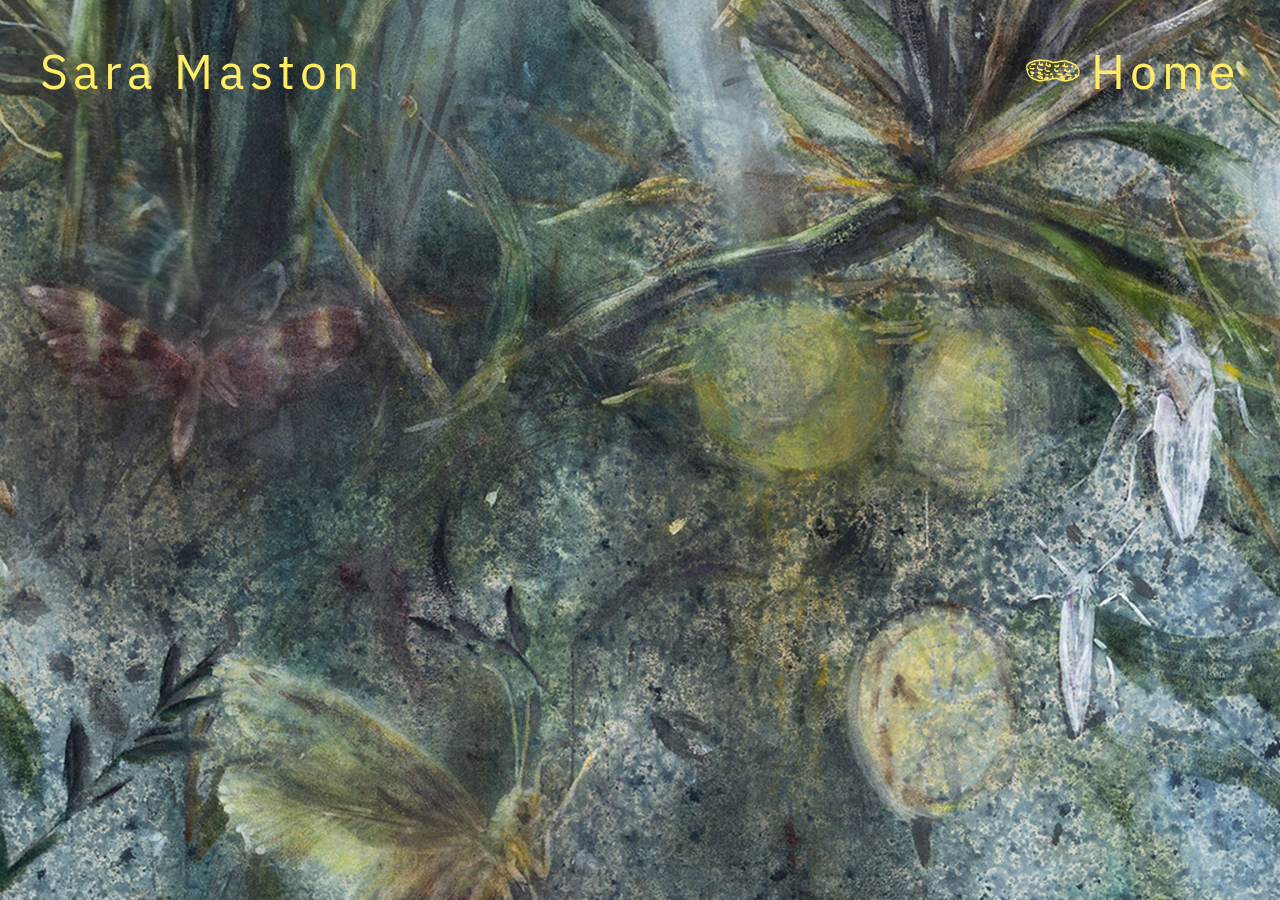
==== commit e9a9dcb6: "beta update" ====
--- a/beta/index.html
+++ b/beta/index.html
@@ -103,7 +103,7 @@
                     <p><i>Combine,</i> Jennifer Rassi, overseen by Dr. Anna Waclawek, FOFA Gallery</p>
                 </div>
                 <div class="image-column">
-                    <img src="/empty.png" height="600px" width="100%">
+<!--                    <img src="/empty.png" height="600px" width="100%">-->
                 </div>
             </div>
             <div id="exhibitions" class="page grid two-column-text-image">
@@ -142,7 +142,7 @@
                     <p><i>The Box Project,</i> curated by Chloe Beaulac, ARPRIM, Montreal</p>
                 </div>
                 <div class="image-column">
-                    <img src="/empty.png" height="600px" width="100%">
+                    <img src="css/images/exhibitions.jpg" height="600px" width="auto">
                 </div>
             </div>
             <div id="profile" class="page grid two-column-text-image">
--- a/beta/css/style.css
+++ b/beta/css/style.css
@@ -183,11 +183,11 @@
     text-align: end;
 }
 #work .project-6 {
+    grid-row: 6;
+    grid-column: 5 / span 4;
+}
+#work .project-7 {
     grid-row: 5;
-    grid-column: 5 / span 4;
-}
-#work .project-7 {
-    grid-row: 6;
     grid-column: 5 / span 4;
 }
 img.project-image {
@@ -561,7 +561,7 @@
     background-size: contain;
     background-repeat: no-repeat;
 }
-#navigation:hover>a.active::before {
+#navigation:hover:not(.nohover)>a.active::before {
     background: url('images/open-menu-peanut.svg');
     background-size: contain;
     background-repeat: no-repeat;
@@ -575,7 +575,7 @@
     background-size: contain;
     background-repeat: no-repeat;
     position: absolute;
-    width: 37px;
+    width: 56px;
     margin-top: 18px;
     margin-left: 2px;
     margin-left: 2px;
@@ -598,7 +598,7 @@
     position: fixed;
     width: 100%;
     z-index: 1000;
-    font-size: 2em;
+    font-size: 24px;
     text-align: center;
     }
 }
@@ -636,9 +636,8 @@
     top: 0;
     left: 0;
 }
-span.mobile-menu-title::before {
-    content: '';
-    background: url('images/closed-menu-peanut.svg');
+.home-page span.mobile-menu-title::before {
+    background: url('images/closed-menu-peanut-yellow.svg');
     background-size: contain;
     background-repeat: no-repeat;
     position: fixed;
@@ -647,9 +646,29 @@
     top: 40px;
     left: calc(50% - 180px);
 }
+span.mobile-menu-title::before {
+    content: '';
+    background: url('images/closed-menu-peanut.svg');
+    background-size: contain;
+    background-repeat: no-repeat;
+    position: fixed;
+    width: 52px;
+    height: 50px;
+    top: 40px;
+    left: calc(50% - 180px);
+}
 #mobile-menu:not(.nohover):hover span.mobile-menu-title::before {
     background: url('images/open-menu-peanut.svg');
     background-size: contain;
     background-repeat: no-repeat;
     top: 30px;
+}
+.home-page #mobile-menu:not(.nohover):hover span.mobile-menu-title::before  {
+    background: url('images/open-menu-peanut-yellow.svg');
+    background-size: contain;
+    background-repeat: no-repeat;
+    top: 30px;
+}
+div#mobile-menu:not(.nohover):hover>* {
+    color: black;
 }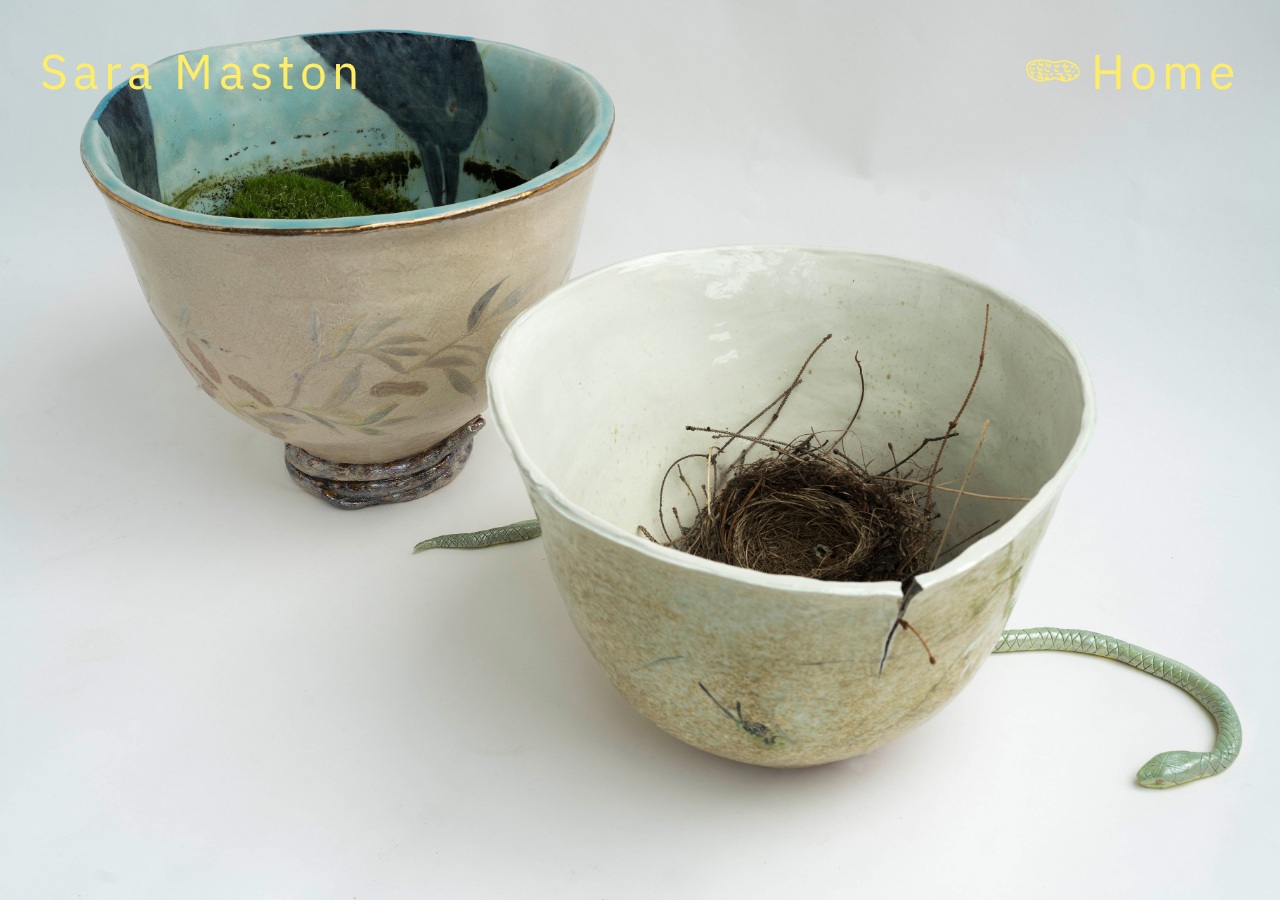
==== commit 33a5eea4: "beta update" ====
--- a/beta/index.html
+++ b/beta/index.html
@@ -30,8 +30,9 @@
                 <a href="#contact" id="mobile-contact-link">Contact</a>
                 <a class="active" href="#home">Home</a>
             </div>
-            <div id="mobile-menu" class="flex flex-vertical header-text">
-                <span class="mobile-menu-title">Sara Maston</span><a href="#work" class="active">Work</a>
+            <div id="mobile-menu" class="flex flex-vertical header-text nohover">
+                <h1 class="mobile-menu-title">Sara Maston</h1>
+                <a href="#work" class="active">Work</a>
                 <a href="#publications" class="">Publications</a>
                 <a href="#exhibitions" class="">Exhibitions</a>
                 <a href="#profile" class="">Profile</a>
@@ -142,7 +143,13 @@
                     <p><i>The Box Project,</i> curated by Chloe Beaulac, ARPRIM, Montreal</p>
                 </div>
                 <div class="image-column">
-                    <img src="css/images/exhibitions.jpg" height="600px" width="auto">
+                    <img src="css/images/exhibitions/mother-detail-1.jpg" height="600px" width="auto">
+                    <img src="css/images/exhibitions/eyes-that-see-(detail).jpg" height="600px" width="auto">
+                    <img src="css/images/exhibitions/eyes-that-see-in-the-dark_xpace.jpg" height="600px" width="auto">
+                    <img src="css/images/exhibitions/Main-Space---September-35.jpg" height="600px" width="auto">
+                    <img src="css/images/exhibitions/Main-Space---September-36.jpg" height="600px" width="auto">
+                    <img src="css/images/exhibitions/Main-Space---September-37.jpg" height="600px" width="auto">
+                    <img src="css/images/exhibitions/lotus_installation2.jpg" height="600px" width="auto">
                 </div>
             </div>
             <div id="profile" class="page grid two-column-text-image">
--- a/beta/css/style.css
+++ b/beta/css/style.css
@@ -160,7 +160,7 @@
 #work .project-1 {
     grid-row: 1;
     grid-column: 1 / span 4;
-    grid-row: 2 / span 2;
+    grid-row: 2 / span 3;
     text-align: end;
 }
 #work .project-2 {
@@ -168,26 +168,26 @@
     grid-column: 5 / span 4;
 }
 #work .project-3 {
-    grid-row: 3 / span 2;
+    grid-row: 3 / span 3;
     grid-column: 5 / span 4;
 }
 #work .project-4 {
-    grid-row: 4;
+    grid-row: 5 / span 2;
     grid-column: 1 / span 4;
     /* text-align: end; */
     justify-items: flex-end;
 }
 #work .project-5 {
-    grid-row: 5 / span 2;
+    grid-row: 7 / span 2;
     grid-column: 1 / span 4;
     text-align: end;
 }
 #work .project-6 {
+    grid-row: 7;
+    grid-column: 5 / span 4;
+}
+#work .project-7 {
     grid-row: 6;
-    grid-column: 5 / span 4;
-}
-#work .project-7 {
-    grid-row: 5;
     grid-column: 5 / span 4;
 }
 img.project-image {
@@ -268,8 +268,10 @@
 /********* PROJECTS *********/
 
 .project-page {
-    //grid-template-columns: repeat(2, 50%);
-    grid-template-rows: 80px auto 80px;
+    //
+    grid-template-columns: repeat(2, 50%);
+    /* grid-template-columns: 10px auto 10px; */
+    grid-template-columns:;
 }
 .project-item-counter {
     position: absolute;
@@ -311,6 +313,7 @@
     grid-row: 2;
     max-height: calc(100% - 40px);
     max-width: 100%;
+    width: calc(100% - 20px);
     align-self: center;
     justify-self: center;
 }
@@ -444,10 +447,10 @@
 }
 @media (max-width: 800px) {
     h1, h2, h3, h4, h5, p {
-        font-size: 1.5em;
+        font-size: 1em;
     }
     #header,#navigation {
-        font-size: 1.5em;
+        font-size: 1em;
         display: none;
     }    
     #mobile-contact-link {
@@ -484,8 +487,9 @@
     }
 
     .item-description {
-        font-size: 1.5em !important;
         text-align: center;
+        margin-left: 10px;
+        margin-right: 10px;
     }
     .project-item-counter {
         bottom: 10px;
@@ -561,7 +565,7 @@
     background-size: contain;
     background-repeat: no-repeat;
 }
-#navigation:hover:not(.nohover)>a.active::before {
+.container:not(.home-page) #navigation:hover:not(.nohover)>a.active::before {
     background: url('images/open-menu-peanut.svg');
     background-size: contain;
     background-repeat: no-repeat;
@@ -608,7 +612,7 @@
 }
 
 div#mobile-menu .mobile-menu-title, div#mobile-menu:not(.nohover):hover>* {
-    display: grid;
+    display: block;
     cursor: pointer;
     margin: 5px 0px;
 }
@@ -636,26 +640,26 @@
     top: 0;
     left: 0;
 }
-.home-page span.mobile-menu-title::before {
+.home-page h1.mobile-menu-title::before {
     background: url('images/closed-menu-peanut-yellow.svg');
     background-size: contain;
     background-repeat: no-repeat;
-    position: fixed;
-    width: 52px;
-    height: 50px;
-    top: 40px;
-    left: calc(50% - 180px);
-}
-span.mobile-menu-title::before {
+    /* position: relative; */
+    /* width: 38px; */
+    /* height: 37px; */
+    /* top: 40px; */
+    /* left: calc(50% - 180px); */
+}
+h1.mobile-menu-title::before {
     content: '';
     background: url('images/closed-menu-peanut.svg');
     background-size: contain;
     background-repeat: no-repeat;
     position: fixed;
-    width: 52px;
-    height: 50px;
-    top: 40px;
-    left: calc(50% - 180px);
+    width: 42px;
+    height: 58px;
+    top: 12px;
+    left: calc(50% - 150px);
 }
 #mobile-menu:not(.nohover):hover span.mobile-menu-title::before {
     background: url('images/open-menu-peanut.svg');
@@ -671,4 +675,40 @@
 }
 div#mobile-menu:not(.nohover):hover>* {
     color: black;
+}
+.image-column {
+    display: grid;
+    grid-row-gap: 20px;
+    /* max-width: 50%; */
+}
+@media (max-width: 800px) {
+    h1 {
+        font-size: 1em;
+    }
+
+#mobile-menu:not(.nohover) h1.mobile-menu-title::before {
+    background: url(images/open-menu-peanut.svg);
+    background-size: contain;
+    background-repeat: no-repeat;
+    position: fixed;
+    width: 26px;
+    height: 58px;
+    top: 10px;
+    left: calc(50% - 130px);
+}
+.image-column img {
+    max-width: 100%;
+    height: auto;
+}
+span, div, i, b {
+    font-size: 1em;
+}
+.fp-controlArrow {
+    width: 50px !important;
+    height: 50px !important;
+    margin-top: -14px !important;
+}
+.project-page>div {
+    grid-column: 2;
+}
 }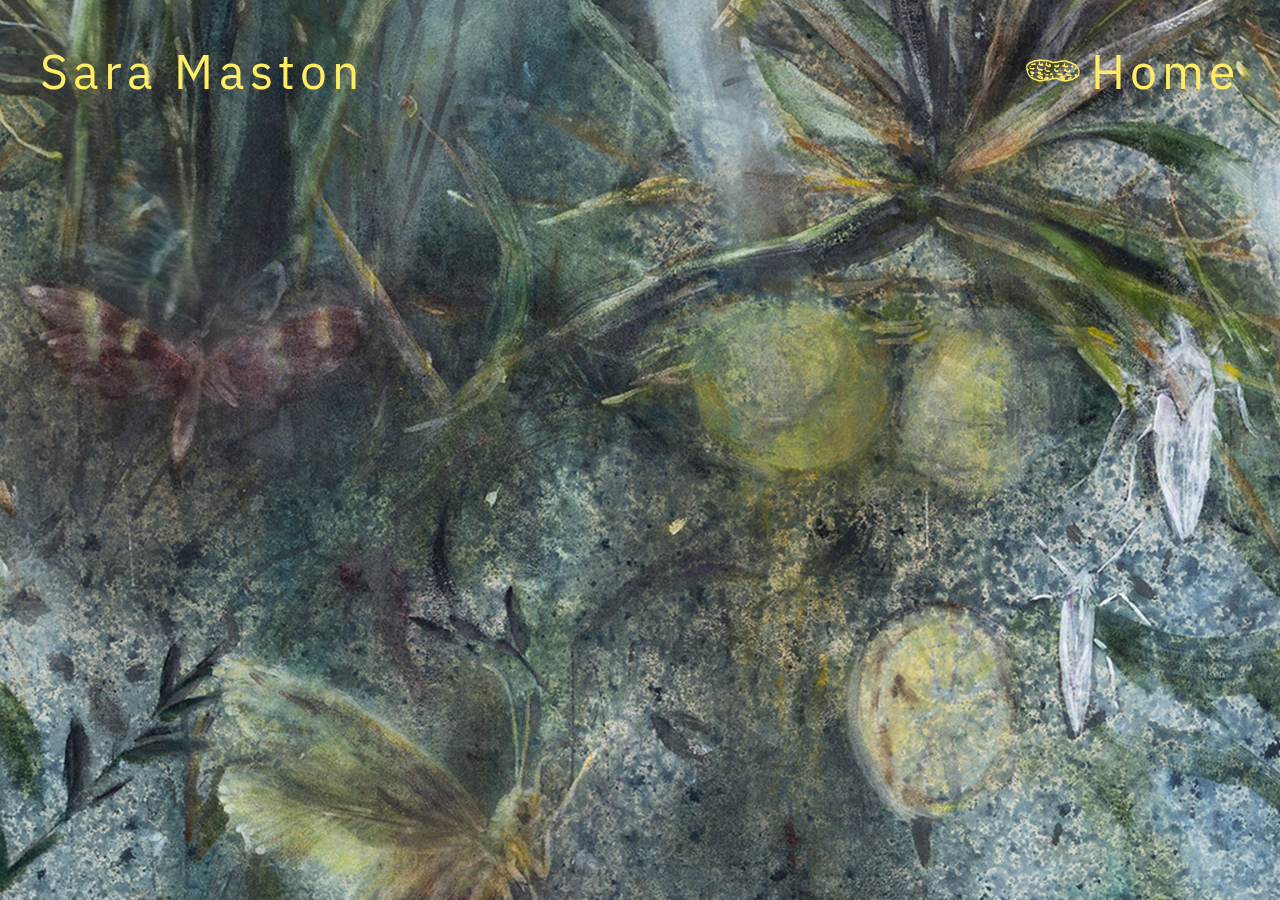
==== commit 2f8c9673: "beta update" ====
--- a/beta/index.html
+++ b/beta/index.html
@@ -38,7 +38,10 @@
                 <a href="#profile" class="">Profile</a>
                 <a href="#contact" id="mobile-contact-link" class="">Contact</a>
                 <a class="" href="#home">Home</a>
-            <span><b>Contact</b></span><span>Sara Kay Maston</span><a target="_blank" href="mailto:saramaston@gmail.com">saramaston@gmail.com</a><span>514.967.8831</span><a target="_blank" href="https://www.instagram.com/malafax/">instagram</a></div>         
+                <span><b>Contact</b></span><span>Sara Kay Maston</span>
+                <a target="_blank" href="mailto:saramaston@gmail.com" class="contact-link">saramaston@gmail.com</a>
+                <a target="_blank" href="https://www.instagram.com/malafax/" class="contact-link">instagram</a>
+            </div>         
             <div id="home" class="page grid active"></div>        
             <script type="text/javascript">
                 var randomSelector = Math.floor((Math.random() * 3) + 1);
--- a/beta/css/style.css
+++ b/beta/css/style.css
@@ -292,7 +292,7 @@
 .slide.project-item>div {
     margin: 0 auto;
     display: grid;
-    grid-template-rows: 102px auto 80px;
+    grid-template-rows: 100px auto 100px;
     position: relative;
 }
 .slide.project-item>div>* {
@@ -312,8 +312,8 @@
 .item-image {
     grid-row: 2;
     max-height: calc(100% - 40px);
-    max-width: 100%;
-    width: calc(100% - 20px);
+    max-width: calc(100% - 40px);
+    width: auto;
     align-self: center;
     justify-self: center;
 }
@@ -362,7 +362,7 @@
     content: '';
     position: absolute;
     top: calc(50% - 38px);
-    right: 0;
+    right: 14px;
     height: 90px;
     width: 90px;
     background: url('images/arrow.svg');
@@ -475,8 +475,8 @@
         flex-direction:column;
         justify-items:center;
     }
-    #work.grid>.project-1 { 
-        margin-top:160px;
+    #work.grid>.project-1 {
+        margin-top: 55px;
     }
     #work.grid img {        
         margin: 0 auto;
@@ -514,7 +514,7 @@
 }
 .profile-description, .text-column {
     grid-row: 1;
-    margin-top: 160px;
+    margin-top: 60px;
 }
 .profile-timeline {
     grid-row: 3;
@@ -614,7 +614,7 @@
 div#mobile-menu .mobile-menu-title, div#mobile-menu:not(.nohover):hover>* {
     display: block;
     cursor: pointer;
-    margin: 5px 0px;
+    margin: 10px 0px;
 }
 div#mobile-menu:not(.nohover):hover {
     height: 100%;
@@ -625,7 +625,7 @@
     margin-top: 30px !important;
 }
 div#mobile-menu a:nth-child(2) {
-    margin-top: 70px !important;
+    margin-top: 40px !important;
 }
 div#mobile-menu span:nth-child(8) {
     margin-top: 70px !important;
@@ -658,7 +658,7 @@
     position: fixed;
     width: 42px;
     height: 58px;
-    top: 12px;
+    top: 22px;
     left: calc(50% - 150px);
 }
 #mobile-menu:not(.nohover):hover span.mobile-menu-title::before {
@@ -691,10 +691,10 @@
     background-size: contain;
     background-repeat: no-repeat;
     position: fixed;
-    width: 26px;
+    width: 35px;
     height: 58px;
-    top: 10px;
-    left: calc(50% - 130px);
+    top: 16px;
+    left: calc(50% - 144px);
 }
 .image-column img {
     max-width: 100%;
@@ -711,4 +711,27 @@
 .project-page>div {
     grid-column: 2;
 }
-}+    span.exit-project-arrow {
+    width: 50px !important;
+    height: 50px !important;
+    top: calc(50% - 25px);
+}
+
+img.project-image {
+    width: auto;
+}
+    div#work img {
+    max-width: calc(100% - 20px);
+}
+
+div#mobile-menu>span, .contact-link {
+    text-decoration: underline;
+}
+
+span.mobile-menu-contact-header {
+    font-weight: bold;
+}
+div#mobile-menu .mobile-menu-title {
+    margin: 15px 0 !important;
+}
+}
--- a/beta/css/fullpage.css
+++ b/beta/css/fullpage.css
@@ -60,7 +60,7 @@
     -ms-user-select: none; /* IE10+ */
     position: absolute;
     z-index: 4;
-    top: 50%;
+    top: calc(50% - 10px);
     cursor: pointer;
     width: 0;
     height: 0;
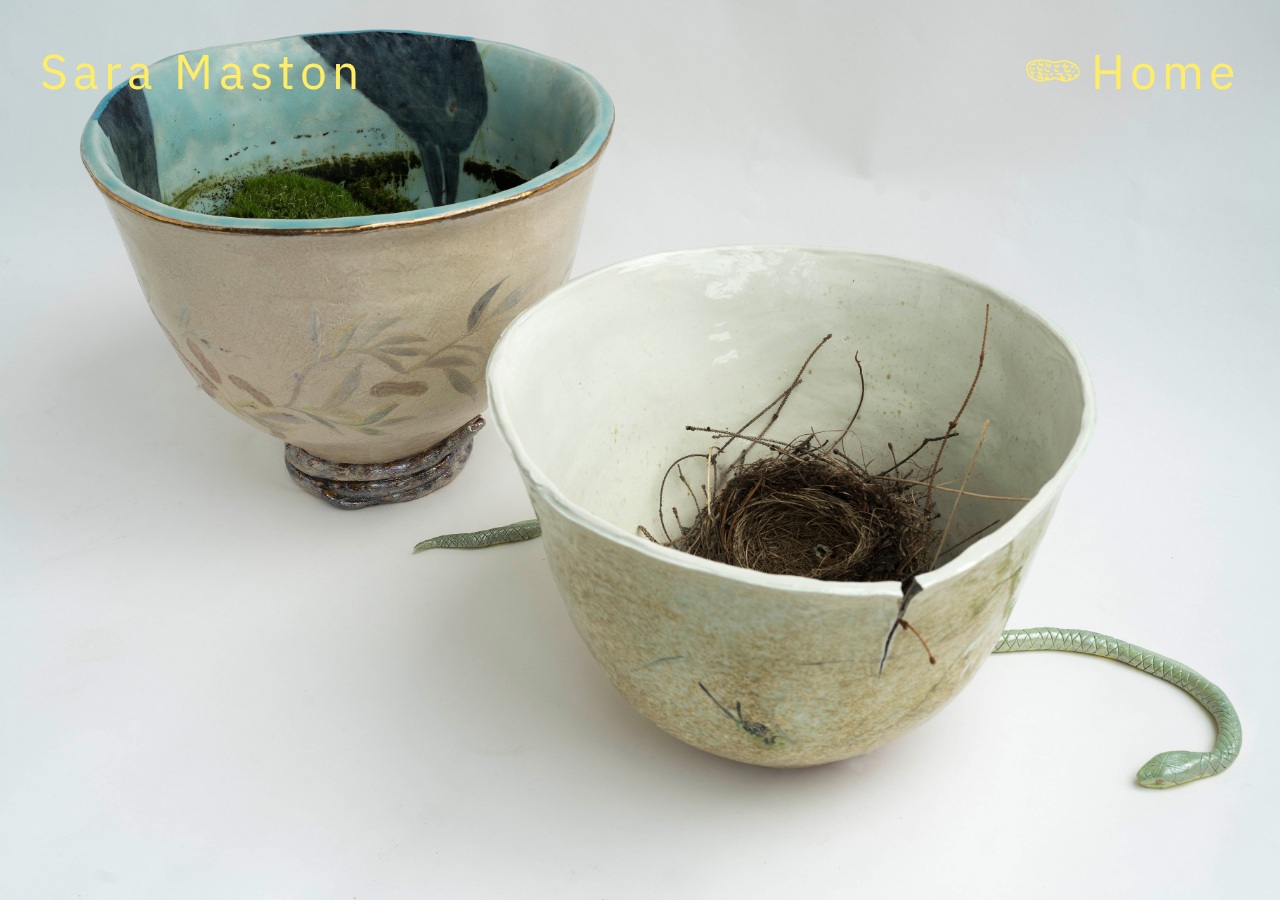
==== commit 0fc91ccf: "beta update" ====
--- a/beta/index.html
+++ b/beta/index.html
@@ -38,7 +38,8 @@
                 <a href="#profile" class="">Profile</a>
                 <a href="#contact" id="mobile-contact-link" class="">Contact</a>
                 <a class="" href="#home">Home</a>
-                <span><b>Contact</b></span><span>Sara Kay Maston</span>
+                <span class="mobile-menu-contact-header">Contact</span>
+                <span>Sara Kay Maston</span>
                 <a target="_blank" href="mailto:saramaston@gmail.com" class="contact-link">saramaston@gmail.com</a>
                 <a target="_blank" href="https://www.instagram.com/malafax/" class="contact-link">instagram</a>
             </div>         
--- a/beta/css/style.css
+++ b/beta/css/style.css
@@ -292,7 +292,7 @@
 .slide.project-item>div {
     margin: 0 auto;
     display: grid;
-    grid-template-rows: 100px auto 100px;
+    grid-template-rows: 100px auto 100px 30px;
     position: relative;
 }
 .slide.project-item>div>* {
@@ -492,8 +492,11 @@
         margin-right: 10px;
     }
     .project-item-counter {
-        bottom: 10px;
+        bottom: 0px;
         right: 10px;
+        position: relative;
+        grid-row: 4;
+        text-align: right;
     }
 }
 @media (max-width: 1280px) {
@@ -605,6 +608,9 @@
     font-size: 24px;
     text-align: center;
     }
+    div#mobile-menu>*:not(h1) {
+        font-size: 20px;
+    }
 }
 
 div#mobile-menu>* {
@@ -614,7 +620,7 @@
 div#mobile-menu .mobile-menu-title, div#mobile-menu:not(.nohover):hover>* {
     display: block;
     cursor: pointer;
-    margin: 10px 0px;
+    margin: 5px 0px;
 }
 div#mobile-menu:not(.nohover):hover {
     height: 100%;
@@ -697,7 +703,7 @@
     left: calc(50% - 144px);
 }
 .image-column img {
-    max-width: 100%;
+    max-width: calc(100% - 0px) !important;
     height: auto;
 }
 span, div, i, b {
@@ -724,14 +730,42 @@
     max-width: calc(100% - 20px);
 }
 
-div#mobile-menu>span, .contact-link {
-    text-decoration: underline;
-}
-
 span.mobile-menu-contact-header {
     font-weight: bold;
 }
 div#mobile-menu .mobile-menu-title {
     margin: 15px 0 !important;
 }
-}
+#mobile-menu>a:last-child, #mobile-menu>a:nth-child(10) {
+    text-decoration: underline;
+}
+}
+
+@media (max-width: 800px) {
+    #mobile-menu>*, .home-page .header-text * {
+     color:  #4f4f4f !important;
+    }
+
+     .home-page #mobile-menu:not(.open-menu) .mobile-menu-title {
+         color: #ffed66 !important;
+     }
+}
+@media (max-width: 350px) {
+    #mobile-menu {
+        font-size: 16px !important;
+    }
+    #mobile-menu:not(.nohover) h1.mobile-menu-title::before {
+        left: calc(50% - 116px);
+        width: 30px;
+        top: 12px;
+    }
+    h1.mobile-menu-title::before{
+        left: calc(50% - 124px);
+        top: 17px;
+        width: 40px;
+    }
+}
+div#exhibitions .image-column img {
+    max-width: 525px;
+    height: auto;
+}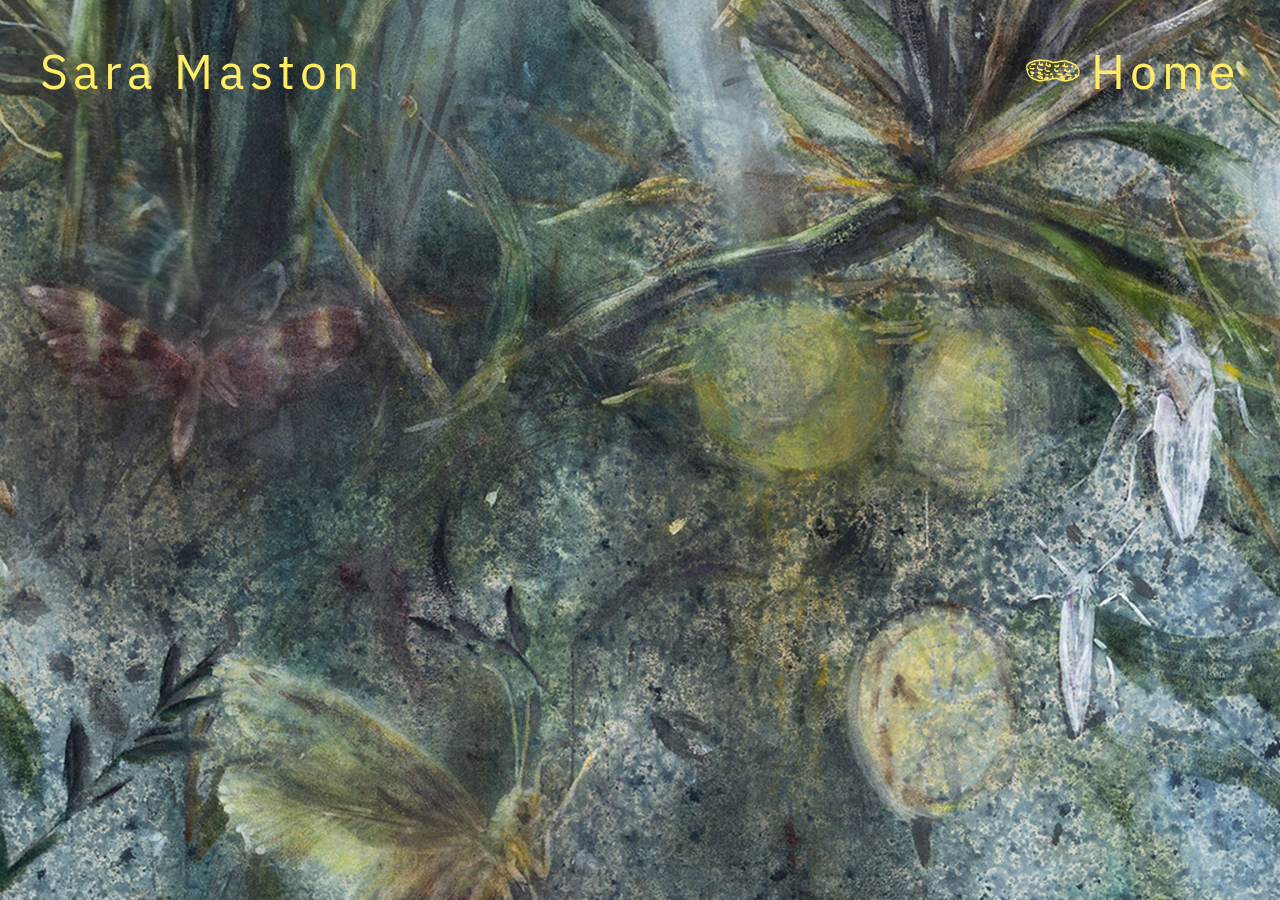
==== commit 647c1849: "beta update" ====
--- a/beta/index.html
+++ b/beta/index.html
@@ -108,7 +108,18 @@
                     <p><i>Combine,</i> Jennifer Rassi, overseen by Dr. Anna Waclawek, FOFA Gallery</p>
                 </div>
                 <div class="image-column">
-<!--                    <img src="/empty.png" height="600px" width="100%">-->
+                    <img src="css/images/publications/pub-masto_fertile.jpg" height="600px" width="auto">
+                    <p><i>Fertile Window,</i> York University 2018 MFA cohort, Art Metropole</p>
+                    <img src="css/images/publications/pub-masto_cambridge001-1-2.jpg" height="600px" width="auto">
+                    <p><i>All-girl pop band XVK start tour in Cambridge,</i> Bill Doucet, Cambridge Times</p>
+                    <img src="css/images/publications/pub-xvk-cambridge.jpg" height="600px" width="auto">
+                    <p><i>All-girl pop band XVK start tour in Cambridge,</i> Bill Doucet, Cambridge Times</p>
+                    <img src="css/images/publications/pub-YTB.jpg" height="600px" width="auto">
+                    <p><i>Fresh Paint/New Construction,</i> Michael Patten, Art Mur</p>
+                    <img src="css/images/publications/pub-Letticia.jpg" height="600px" width="auto">
+                    <p><i>Analogy of The Thing Upon Which you Currently Gaze,</i> Letticia Cosbert, YTB Gallery</p>
+                    <img src="css/images/publications/pub-combine.jpg" height="600px" width="auto">
+                    <p><i>Combine,</i> Jennifer Rassi, overseen by Dr. Anna Waclawek, FOFA Gallery</p>
                 </div>
             </div>
             <div id="exhibitions" class="page grid two-column-text-image">
@@ -157,7 +168,7 @@
                 </div>
             </div>
             <div id="profile" class="page grid two-column-text-image">
-                <div class="profile-description">                
+                <div class="profile-description" style="display:none">                
                     <h3>Artist Profile</h3>
                     <p>Nunc vestibulum suscipit magna, vitae porttitor turpis congue nec. Sed metus libero, blandit ac nulla vel, euismod dapibus risus. Nulla aliquam ut mauris eu vulputate. Vestibulum at posuere elit. Donec a facilisis turpis, sit amet vulputate leo. Aliquam erat volutpat. Phasellus interdum, neque quis consequat blandit, velit sem rhoncus lectus, quis maximus risus augue ac sapien. Pellentesque habitant morbi tristique senectus et netus et malesuada fames ac turpis egestas. Curabitur ac tortor aliquet dui vestibulum suscipit ut quis diam. Pellentesque rhoncus tempus convallis.</p>
                     <p>Cras vulputate eros non hendrerit fermentum. Donec viverra nunc vitae turpis tempus, ut dapibus leo luctus. Quisque nec quam tortor. Vestibulum ante ipsum primis in faucibus orci luctus et ultrices posuere cubilia Curae; Proin vitae diam erat. Donec venenatis aliquet felis, sit amet posuere tellus venenatis quis. Phasellus pellentesque ac massa id hendrerit.</p>
--- a/beta/css/style.css
+++ b/beta/css/style.css
@@ -224,6 +224,11 @@
     opacity: 0.5;
 }
 @media (min-width: 800px) {
+div#publications .image-column img {
+    max-width: 600px;
+    height: auto;
+}
+    
 img.project-image.portrait,
 img.project-image.portrait+.project-overlay-title {
     max-width: 580px;
@@ -488,8 +493,8 @@
 
     .item-description {
         text-align: center;
-        margin-left: 10px;
-        margin-right: 10px;
+        margin-left: 20px;
+        margin-right: 20px;
     }
     .project-item-counter {
         bottom: 0px;
@@ -600,6 +605,9 @@
     display: none;
 }
 @media (max-width: 800px) {
+    div#profile .image-column img {
+    margin-top: 40px;
+}
     div#mobile-menu {
     display: flex;
     position: fixed;
@@ -685,7 +693,7 @@
 .image-column {
     display: grid;
     grid-row-gap: 20px;
-    /* max-width: 50%; */
+    margin-bottom: 20px;
 }
 @media (max-width: 800px) {
     h1 {
@@ -768,4 +776,4 @@
 div#exhibitions .image-column img {
     max-width: 525px;
     height: auto;
-}+}
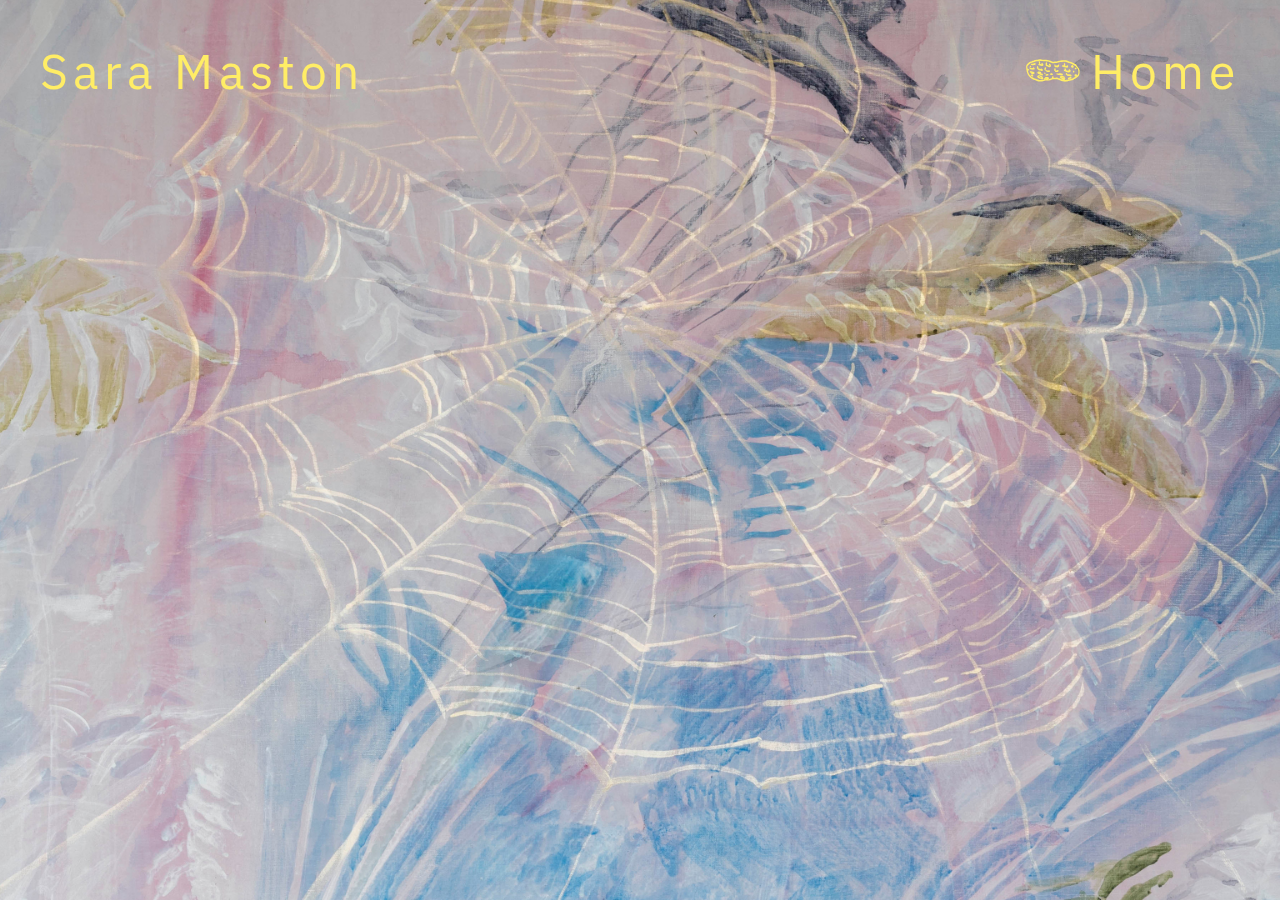
==== commit 43708281: "beta update" ====
--- a/beta/index.html
+++ b/beta/index.html
@@ -229,8 +229,8 @@
                     <img src="css/images/profile.jpg" height="600px" width="auto">
                 </div>
             </div>
-            <div id="contact" class="overlay-page">
-            </div>   
+            <div id="contact" class="overlay-page"></div>
+            <div class="close-project-mobile"></div>
             <div id="project-1" class="project-page project-1 page grid">
                 <div class="section">
                     <div class="slide project-item">
--- a/beta/css/style.css
+++ b/beta/css/style.css
@@ -492,16 +492,16 @@
     }
 
     .item-description {
-        text-align: center;
-        margin-left: 20px;
-        margin-right: 20px;
+        margin-right: 50px;
+        font-size: 14px;
+        align-self: end;
     }
     .project-item-counter {
-        bottom: 0px;
+        bottom: 4px;
         right: 10px;
-        position: relative;
-        grid-row: 4;
+        position: absolute;
         text-align: right;
+        font-size: 14px;
     }
 }
 @media (max-width: 1280px) {
@@ -552,7 +552,7 @@
     grid-column: 2;
 }
 .profile-timeline {
-    grid-row: 2;
+    grid-row: 1;
     grid-column: 2;
     margin-top: 0px;
 }
@@ -607,6 +607,9 @@
 @media (max-width: 800px) {
     div#profile .image-column img {
     margin-top: 40px;
+}
+.project div#mobile-menu, .project-page div#mobile-menu {
+    display: none;
 }
     div#mobile-menu {
     display: flex;
@@ -757,6 +760,31 @@
      .home-page #mobile-menu:not(.open-menu) .mobile-menu-title {
          color: #ffed66 !important;
      }
+    .container.project-page #mobile-menu {
+    display: none;
+}
+
+.close-project-mobile {
+    background: url('images/close-01.svg');
+    width: 15px;
+    height: 15px;
+    background-size: contain;
+    background-repeat: no-repeat;
+    right: 10px;
+    position: fixed;
+    top: 10px;
+    z-index: 10000;
+}
+    .item-image {
+        grid-row: 1 / span 2;
+    }
+
+.slide.project-item>div {
+    grid-template-rows: 100px auto 80px;
+}
+.fp-controlArrow, .exit-project-arrow {
+    display: none !important;
+}
 }
 @media (max-width: 350px) {
     #mobile-menu {
